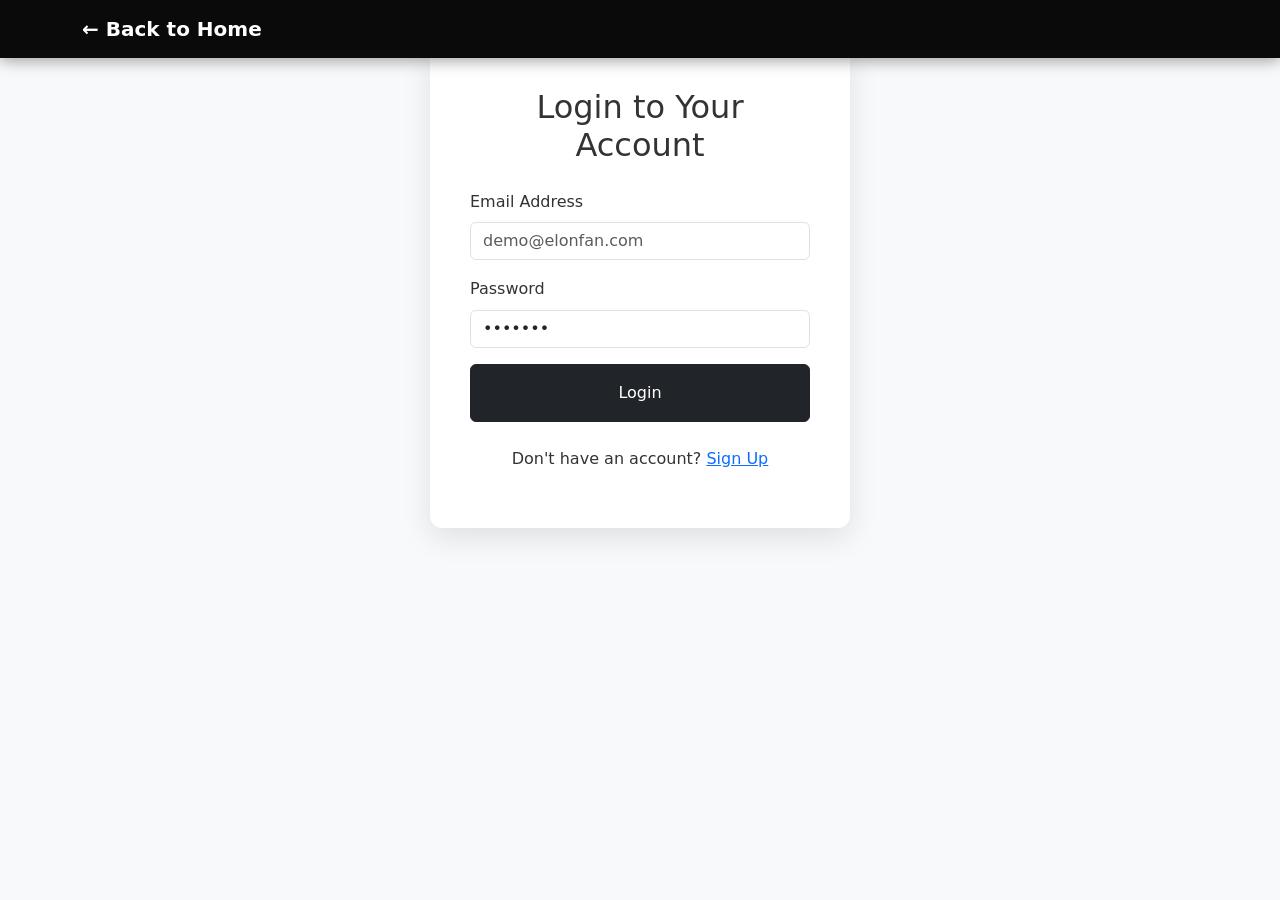
==== achievements.html @ 6e604cc0 "Add files via upload" ====
<!DOCTYPE html>
<html lang="en">
<head>
    <meta charset="UTF-8">
    <meta name="viewport" content="width=device-width, initial-scale=1.0">
    <title>Achievements - Elon Musk</title>
    <link href="https://cdn.jsdelivr.net/npm/bootstrap@5.3.3/dist/css/bootstrap.min.css" rel="stylesheet">
    <link href="https://cdn.jsdelivr.net/npm/aos@2.3.4/dist/aos.css" rel="stylesheet">
    <link rel="stylesheet" href="style.css">
    <style>
        .timeline {
            position: relative;
            max-width: 1000px;
            margin: 0 auto;
        }
        .timeline::before {
            content: '';
            position: absolute;
            width: 6px;
            background-color: #000;
            top: 0;
            bottom: 0;
            left: 50%;
            margin-left: -3px;
        }
        .timeline-item {
            padding: 20px 40px;
            position: relative;
            width: 50%;
        }
        .timeline-item.left { left: 0; }
        .timeline-item.right { left: 50%; }
        .timeline-item::after {
            content: '';
            position: absolute;
            width: 25px;
            height: 25px;
            background: white;
            border: 4px solid #000;
            border-radius: 50%;
            top: 30px;
        }
        .left::after { right: -12px; }
        .right::after { left: -12px; }
    </style>
</head>
<body>

    <!-- Navigation -->
    <nav class="navbar navbar-expand-lg navbar-dark bg-dark fixed-top">
        <div class="container">
            <a class="navbar-brand fw-bold" href="index.html">Elon Musk</a>
            <button class="navbar-toggler" type="button" data-bs-toggle="collapse" data-bs-target="#navmenu">
                <span class="navbar-toggler-icon"></span>
            </button>
            <div class="collapse navbar-collapse" id="navmenu">
                <ul class="navbar-nav ms-auto">
                    <li class="nav-item"><a class="nav-link" href="bio.html">Biography</a></li>
                    <li class="nav-item"><a class="nav-link" href="companies.html">Companies</a></li>
                    <li class="nav-item"><a class="nav-link" href="achievements.html">Achievements</a></li>
                    <li class="nav-item"><a class="nav-link" href="quotes.html">Quotes</a></li>
                    <li class="nav-item"><a class="nav-link" href="gallery.html">Gallery</a></li>
                </ul>
            </div>
        </div>
    </nav>

    <section class="section py-5">
        <div class="container">
            <h1 class="text-center display-4 mb-5" data-aos="fade-down">Key Achievements</h1>
            
            <div class="timeline">
                <div class="timeline-item left" data-aos="fade-right">
                    <div class="card">
                        <div class="card-body">
                            <h5>2002 — Founded SpaceX</h5>
                            <p>Goal: Make space travel affordable and enable human settlement on Mars.</p>
                        </div>
                    </div>
                </div>

                <div class="timeline-item right" data-aos="fade-left">
                    <div class="card">
                        <div class="card-body">
                            <h5>2008 — First successful Falcon 1 launch</h5>
                            <p>First privately developed liquid-fueled rocket to reach orbit.</p>
                        </div>
                    </div>
                </div>

                <div class="timeline-item left" data-aos="fade-right">
                    <div class="card">
                        <div class="card-body">
                            <h5>2012 — Dragon spacecraft docks with ISS</h5>
                            <p>First commercial spacecraft to deliver cargo to the International Space Station.</p>
                        </div>
                    </div>
                </div>

                <div class="timeline-item right" data-aos="fade-left">
                    <div class="card">
                        <div class="card-body">
                            <h5>2018 — Falcon Heavy launch</h5>
                            <p>Most powerful operational rocket at the time. Sent Tesla Roadster into space.</p>
                        </div>
                    </div>
                </div>

                <div class="timeline-item left" data-aos="fade-right">
                    <div class="card">
                        <div class="card-body">
                            <h5>2020 — First crewed mission by Crew Dragon</h5>
                            <p>First private company to send astronauts to the ISS.</p>
                        </div>
                    </div>
                </div>

                <div class="timeline-item right" data-aos="fade-left">
                    <div class="card">
                        <div class="card-body">
                            <h5>2022 — Acquired Twitter (now X)</h5>
                            <p>Rebranded and transformed the platform with focus on free speech.</p>
                        </div>
                    </div>
                </div>

                <div class="timeline-item left" data-aos="fade-right">
                    <div class="card">
                        <div class="card-body">
                            <h5>2023 — Founded xAI</h5>
                            <p>Company dedicated to understanding the true nature of the universe.</p>
                        </div>
                    </div>
                </div>
            </div>
        </div>
    </section>

    <footer>
        <div class="container">
            <div class="row">
                <div class="col-md-6">
                    <h5>Elon Musk Fan Site</h5>
                    <p>Fan-made educational website dedicated to the visionary entrepreneur.</p>
                </div>
                <div class="col-md-6 text-md-end">
                    <div class="social-links mb-3">
                        <a href="https://x.com/elonmusk" target="_blank">𝕏</a>
                        <a href="https://www.instagram.com/elonmusk/" target="_blank">📷</a>
                    </div>
                </div>
            </div>
            <hr class="my-4">
            <p class="text-center mb-0">&copy; 2026 Elon Musk Fan Site • Demonstration Only</p>
        </div>
    </footer>

    <script src="https://cdn.jsdelivr.net/npm/bootstrap@5.3.3/dist/js/bootstrap.bundle.min.js"></script>
    <script src="https://cdn.jsdelivr.net/npm/aos@2.3.4/dist/aos.js"></script>
    <script src="script.js"></script>
</body>
</html>
---- style.css ----
/* style.css */
body {
    font-family: 'Segoe UI', system-ui, sans-serif;
    line-height: 1.6;
    color: #333;
}

.section { 
    padding: 100px 0; 
    min-height: 80vh;
}

.navbar {
    background-color: #0a0a0a !important;
    box-shadow: 0 2px 15px rgba(0,0,0,0.4);
}

.hero {
    background: linear-gradient(rgba(0,0,0,0.65), rgba(0,0,0,0.65)), 
                url('https://picsum.photos/id/1015/1920/1080') center/cover no-repeat;
    height: 90vh;
    color: white;
}

.quote-card {
    background: linear-gradient(135deg, #f8f9fa, #ffffff);
    border-left: 6px solid #000;
    border-radius: 12px;
    height: 100%;
}

.gallery-img {
    transition: all 0.4s ease;
    height: 300px;
    object-fit: cover;
}

.gallery-img:hover {
    transform: scale(1.08);
    box-shadow: 0 20px 40px rgba(0,0,0,0.3);
}

footer {
    background-color: #111;
    color: #ddd;
    padding: 50px 0 30px;
}

.social-links a {
    color: #fff;
    font-size: 1.8rem;
    margin: 0 12px;
    transition: color 0.3s;
}

.social-links a:hover { 
    color: #ffcc00; 
}

.dashboard-card {
    background: white;
    border-radius: 12px;
    box-shadow: 0 10px 30px rgba(0,0,0,0.1);
}

.balance { 
    font-size: 3.5rem; 
    font-weight: bold; 
    color: #000; 
}

.auth-form {
    max-width: 420px;
    margin: 0 auto;
    padding: 40px;
    background: white;
    border-radius: 12px;
    box-shadow: 0 10px 30px rgba(0,0,0,0.1);
}
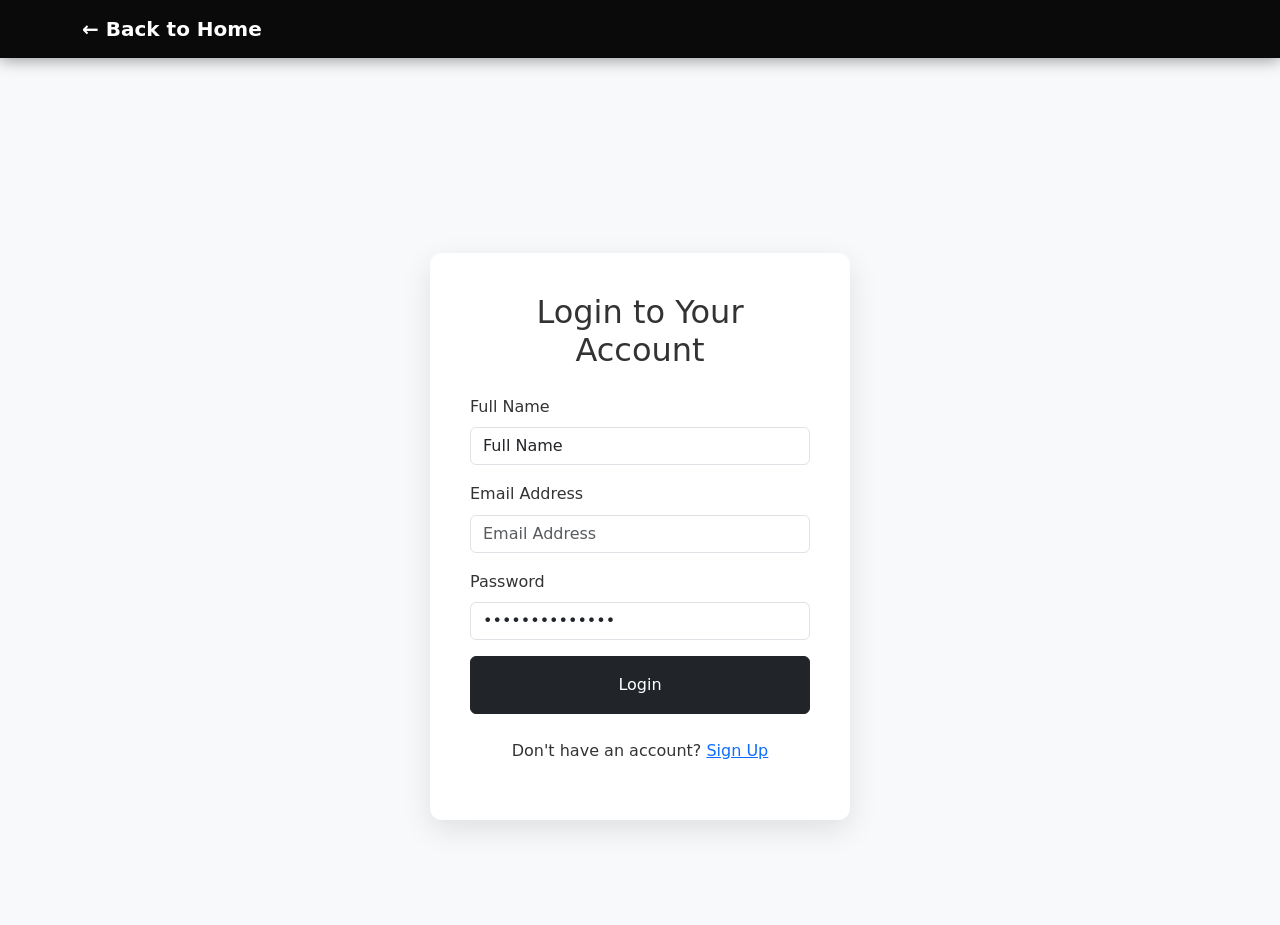
==== commit b9bb5962: "changes made to the following files:" ====
--- a/achievements.html
+++ b/achievements.html
@@ -64,10 +64,10 @@
             </div>
         </div>
     </nav>
-
+<br><br>
     <section class="section py-5">
         <div class="container">
-            <h1 class="text-center display-4 mb-5" data-aos="fade-down">Key Achievements</h1>
+            <h2 class="text-center display-4 mb-5" data-aos="fade-down">Key Achievements</h2>
             
             <div class="timeline">
                 <div class="timeline-item left" data-aos="fade-right">
@@ -140,8 +140,8 @@
         <div class="container">
             <div class="row">
                 <div class="col-md-6">
-                    <h5>Elon Musk Fan Site</h5>
-                    <p>Fan-made educational website dedicated to the visionary entrepreneur.</p>
+                    <h5>Elon Musk Site</h5>
+                    <p>This website is dedicated to the visionary entrepreneur.</p>
                 </div>
                 <div class="col-md-6 text-md-end">
                     <div class="social-links mb-3">
@@ -151,7 +151,7 @@
                 </div>
             </div>
             <hr class="my-4">
-            <p class="text-center mb-0">&copy; 2026 Elon Musk Fan Site • Demonstration Only</p>
+            <p class="text-center mb-0">&copy; 2026 Elon Musk Site </p>
         </div>
     </footer>
 
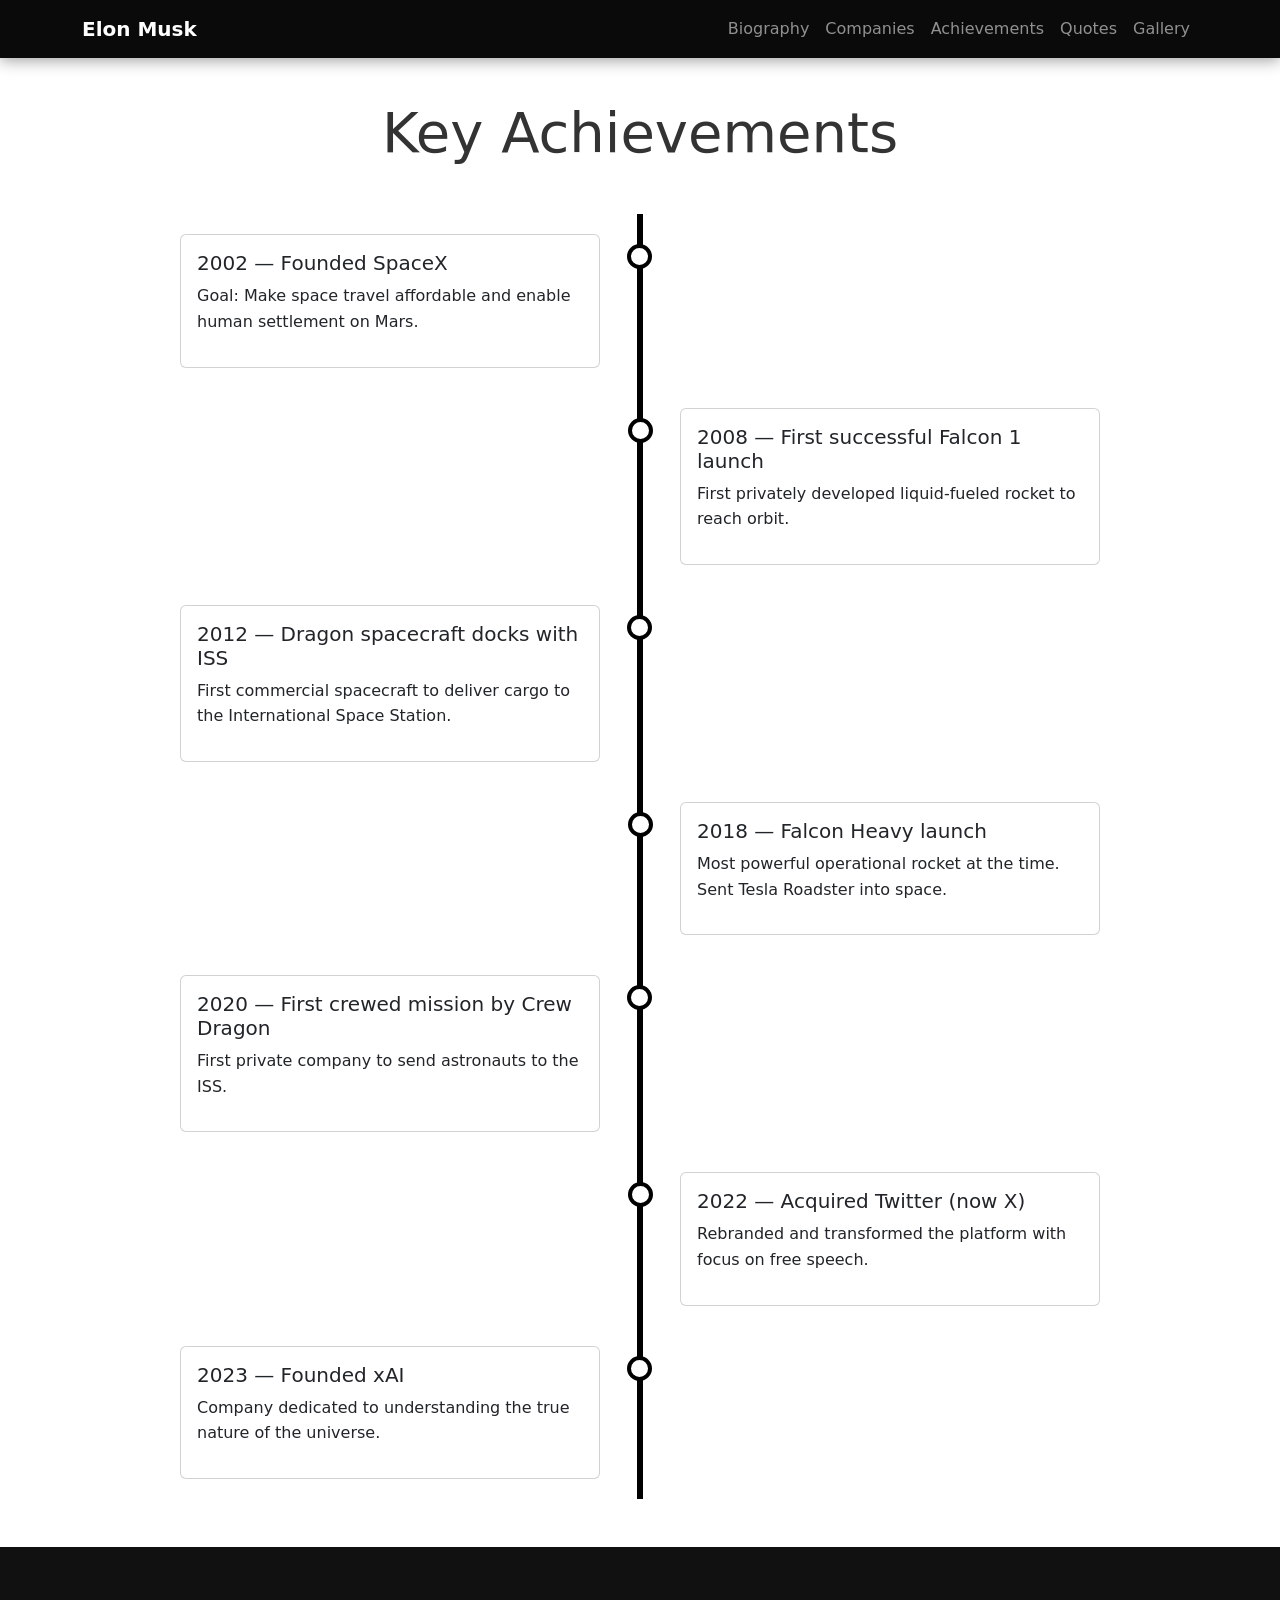
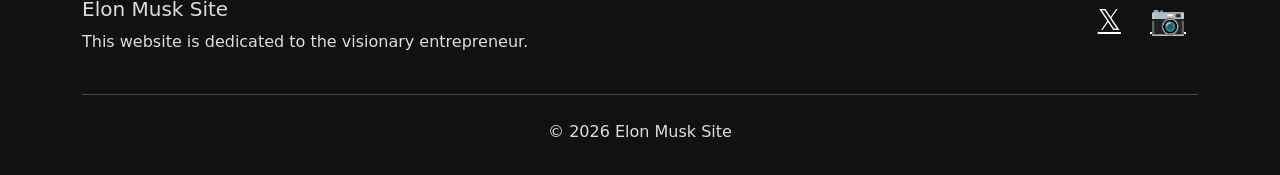
==== commit dbdd24b9: "changes made" ====
--- a/achievements.html
+++ b/achievements.html
@@ -5,7 +5,7 @@
     <meta name="viewport" content="width=device-width, initial-scale=1.0">
     <title>Achievements - Elon Musk</title>
     <link href="https://cdn.jsdelivr.net/npm/bootstrap@5.3.3/dist/css/bootstrap.min.css" rel="stylesheet">
-    <link href="https://cdn.jsdelivr.net/npm/aos@2.3.4/dist/aos.css" rel="stylesheet">
+    <lin href="https://cdn.jsdelivr.net/npm/aos@2.3.4/dist/aos.css" rel="stylesheet">
     <link rel="stylesheet" href="style.css">
     <style>
         .timeline {
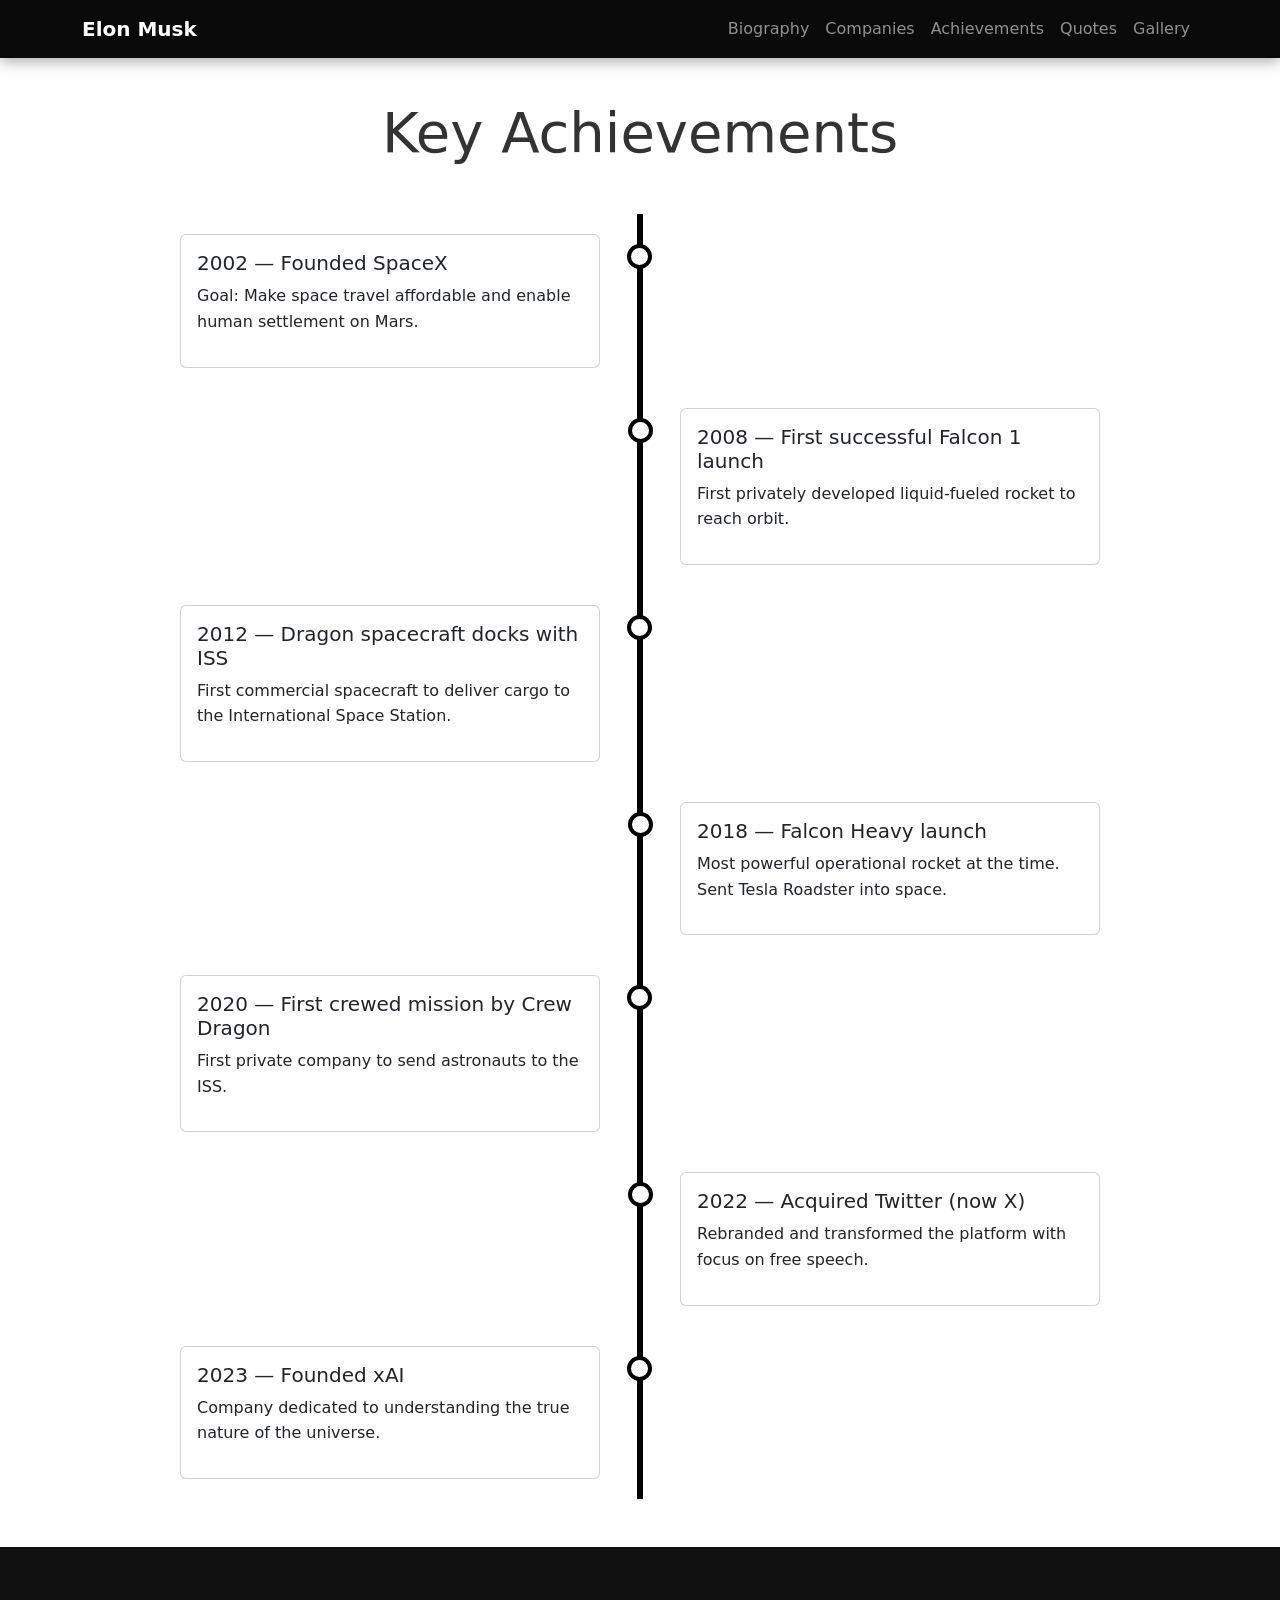
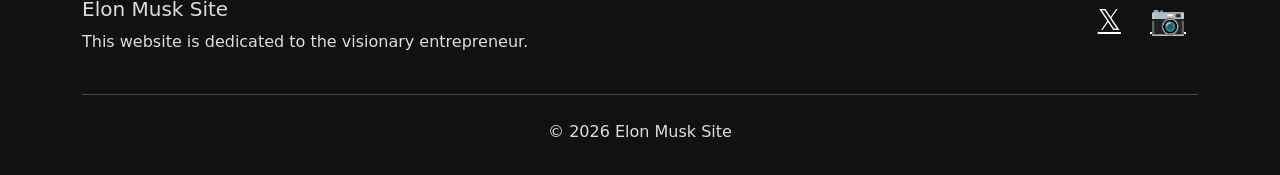
==== commit 7382d00b: "modified files" ====
--- a/achievements.html
+++ b/achievements.html
@@ -5,7 +5,7 @@
     <meta name="viewport" content="width=device-width, initial-scale=1.0">
     <title>Achievements - Elon Musk</title>
     <link href="https://cdn.jsdelivr.net/npm/bootstrap@5.3.3/dist/css/bootstrap.min.css" rel="stylesheet">
-    <lin href="https://cdn.jsdelivr.net/npm/aos@2.3.4/dist/aos.css" rel="stylesheet">
+    <link href="https://cdn.jsdelivr.net/npm/aos@2.3.4/dist/aos.css" rel="stylesheet">
     <link rel="stylesheet" href="style.css">
     <style>
         .timeline {
